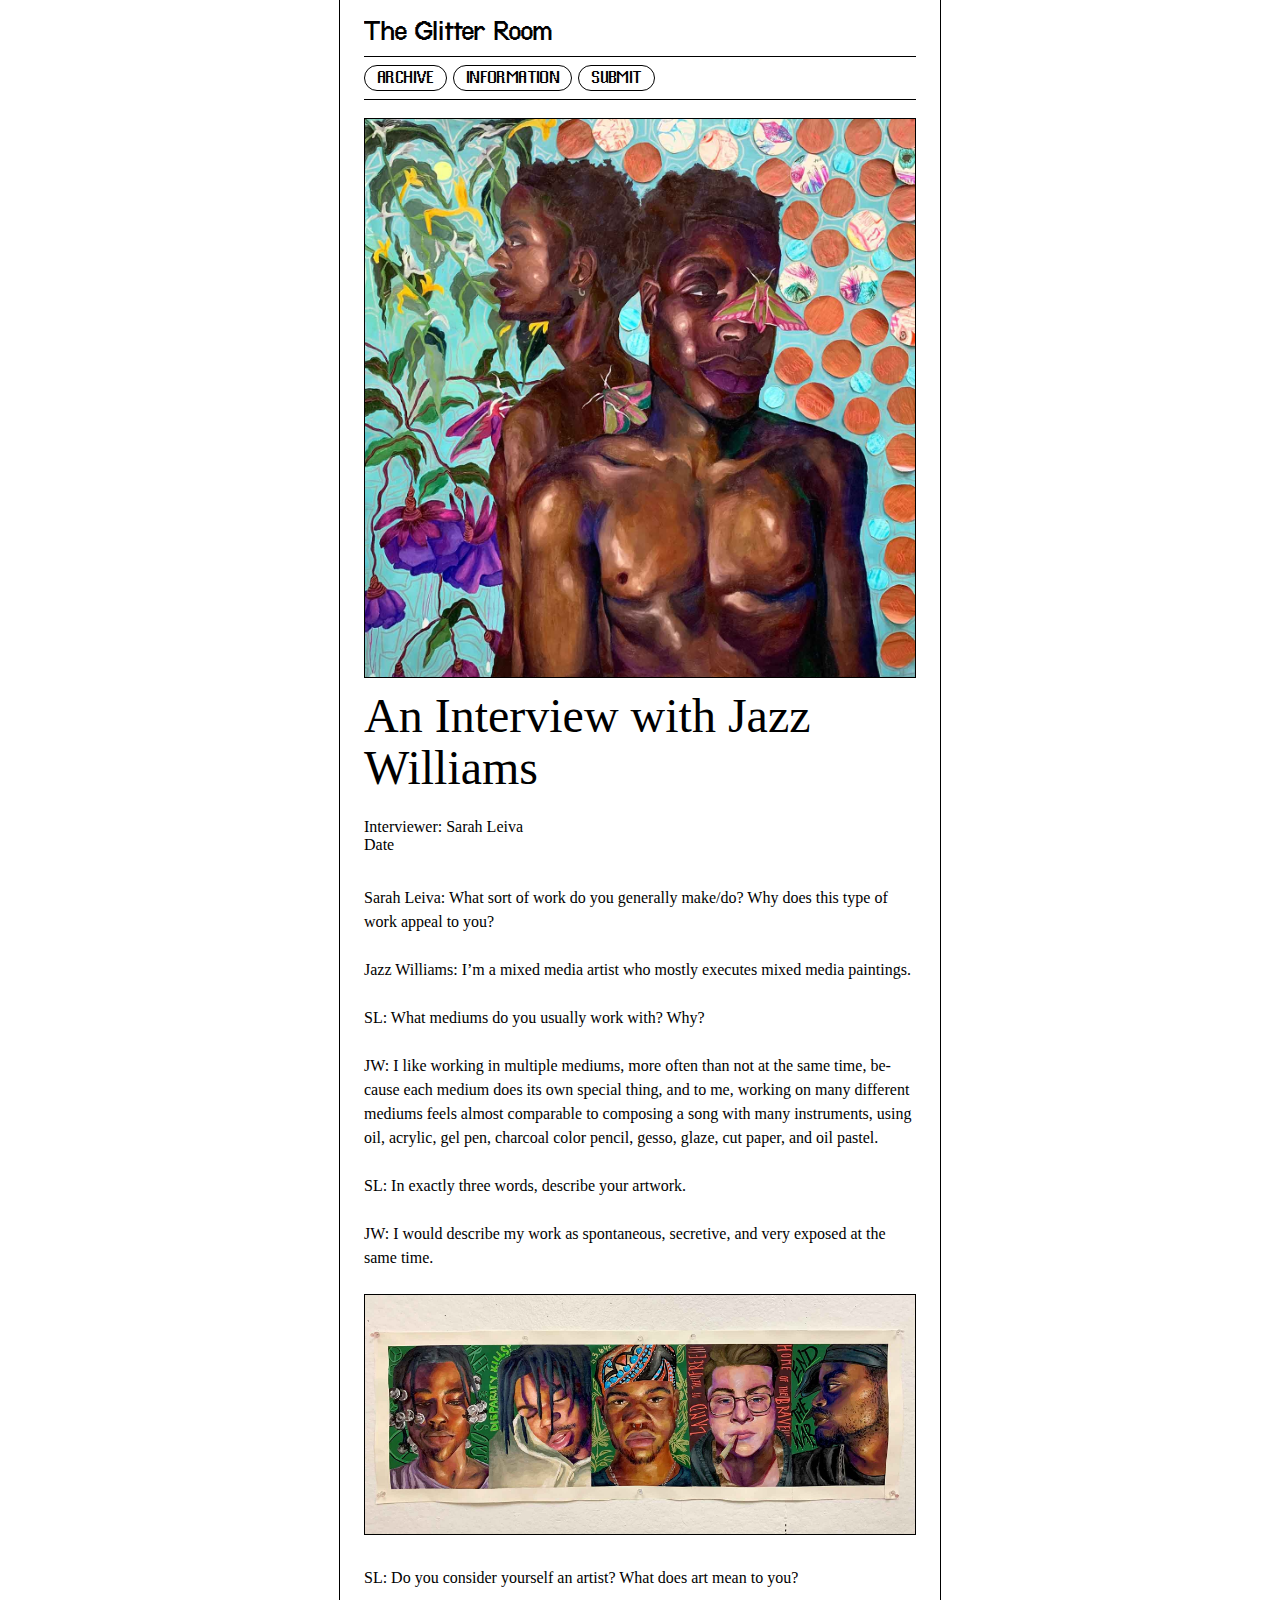
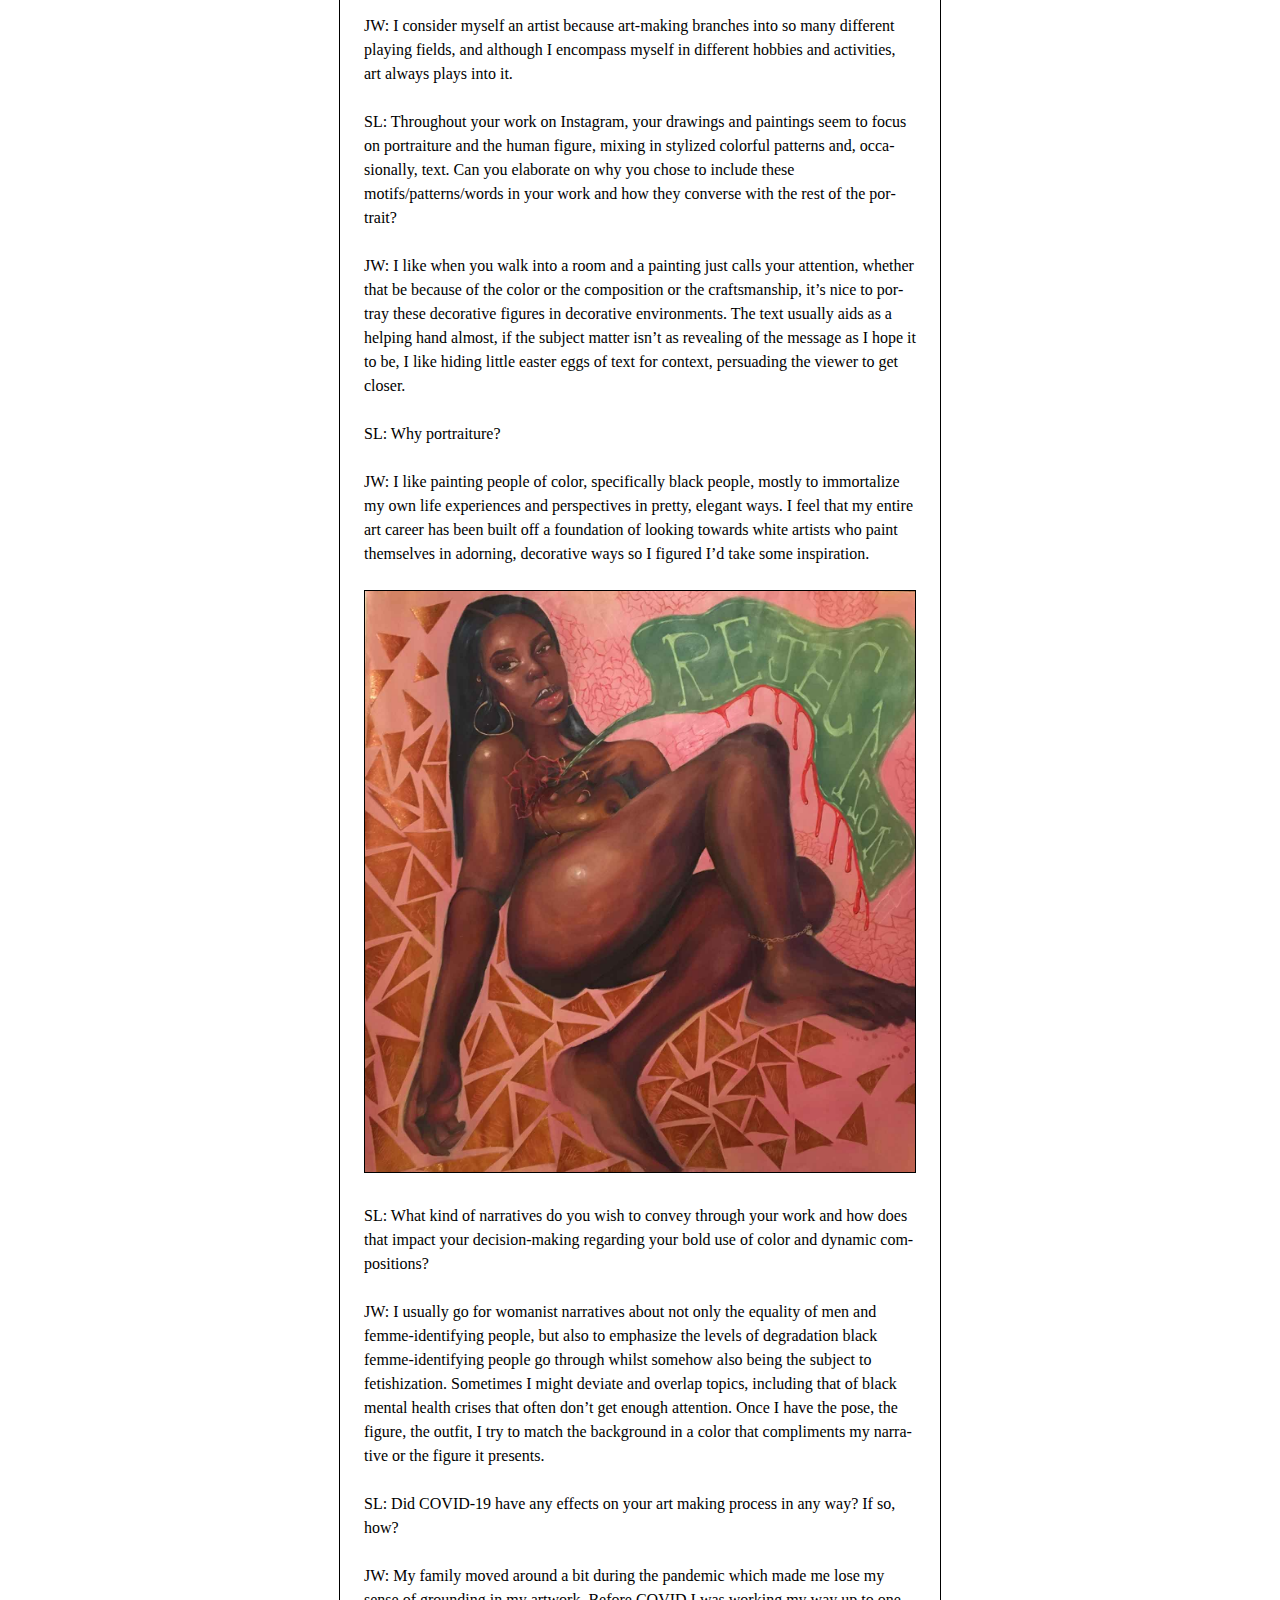
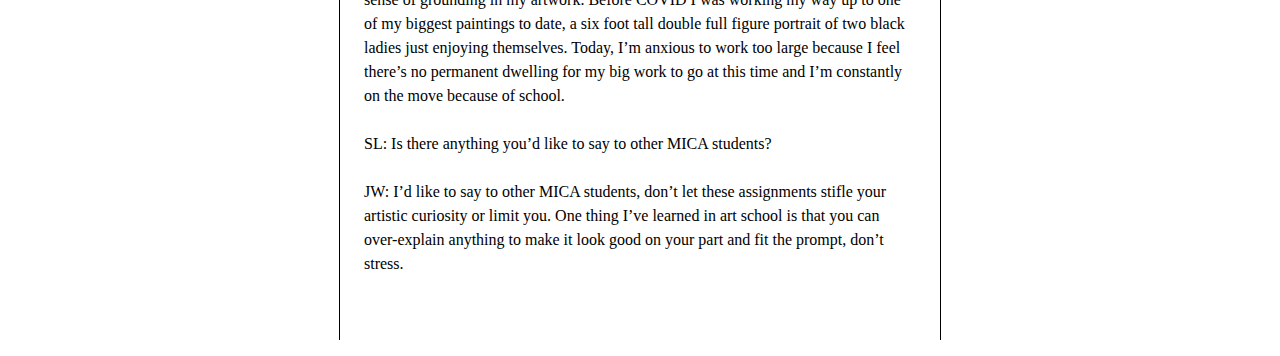
==== An Interview with Jazz Williams.html @ 7dba532c "Add files via upload" ====
<!DOCTYPE html>
<html lang="en" dir="ltr">
  <head>
    <meta name="viewport" content="width=device-width, initial-scale=1.0, maximum-scale=1.0, user-scalable=no">
    <title></title>
    <link rel="stylesheet" href="style.css">
  </head>
  <body>
    <center>
    <div class="websiteContainer">
      <div class="websiteBodyContainer">
        <div class="topHeaderBarContainer">
          <a class="logoLetterType" href="index.html">The Glitter Room</a>
        </div>
        <div class="topNavigationBarContainer">
              <a class="topNavigationTextButton" href="index.html">ARCHIVE</a>
              <a class="topNavigationTextButton" href="index.html">INFORMATION</a>
              <a class="topNavigationTextButton" href="index.html">SUBMIT</a>
        </div>



        <br><img src="An Interview with Jazz Williams/2.jpg" alt="" class="articleImage">
        <p class="articlePageTitle">An Interview with Jazz Williams</p>
        <p class="articlePageAuthor">Interviewer: Sarah Leiva <br> Date</p>
        <p class="articlePageBody">
          Sarah Leiva:     What sort of work do you generally make/do? Why does this type of work appeal to you?

<br><br>Jazz Williams: I’m a mixed media artist who mostly executes mixed media paintings.

<br><br>SL:     What mediums do you usually work with? Why?

<br><br>JW: I like working in multiple mediums, more often than not at the same time, because each medium does its own special thing, and to me, working on many different mediums feels almost comparable to composing a song with many instruments, using oil, acrylic, gel pen, charcoal color pencil, gesso, glaze, cut paper, and oil pastel.

<br><br>SL:     In exactly three words, describe your artwork.

<br><br>JW: I would describe my work as spontaneous, secretive, and very exposed at the same time.

<br><br><img src="An Interview with Jazz Williams/1.jpg" alt="" class="articleImage">

<br><br>SL:     Do you consider yourself an artist? What does art mean to you?

<br><br>JW: I consider myself an artist because art-making branches into so many different playing fields, and although I encompass myself in different hobbies and activities, art always plays into it.

<br><br>SL: Throughout your work on Instagram, your drawings and paintings seem to focus on portraiture and the human figure, mixing in stylized colorful patterns and, occasionally, text. Can you elaborate on why you chose to include these motifs/patterns/words in your work and how they converse with the rest of the portrait?

<br><br>JW: I like when you walk into a room and a painting just calls your attention, whether that be because of the color or the composition or the craftsmanship, it’s nice to portray these decorative figures in decorative environments. The text usually aids as a helping hand almost, if the subject matter isn’t as revealing of the message as I hope it to be, I like hiding little easter eggs of text for context, persuading the viewer to get closer.

<br><br>SL: Why portraiture?

<br><br>JW: I like painting people of color, specifically black people, mostly to immortalize my own life experiences and perspectives in pretty, elegant ways. I feel that my entire art career has been built off a foundation of looking towards white artists who paint themselves in adorning, decorative ways so I figured I’d take some inspiration.

<br><br><img src="An Interview with Jazz Williams/3.jpg" alt="" class="articleImage">

<br><br>SL: What kind of narratives do you wish to convey through your work and how does that impact your decision-making regarding your bold use of color and dynamic compositions?

<br><br> JW: I usually go for womanist narratives about not only the equality of men and femme-identifying people, but also to emphasize the levels of degradation black femme-identifying people go through whilst somehow also being the subject to fetishization. Sometimes I might deviate and overlap topics, including that of black mental health crises that often don’t get enough attention. Once I have the pose, the figure, the outfit, I try to match the background in a color that compliments my narrative or the figure it presents.

<br><br>SL:     Did COVID-19 have any effects on your art making process in any way? If so, how?

<br><br>JW: My family moved around a bit during the pandemic which made me lose my sense of grounding in my artwork. Before COVID I was working my way up to one of my biggest paintings to date, a six foot tall double full figure portrait of two black ladies just enjoying themselves. Today, I’m anxious to work too large because I feel there’s no permanent dwelling for my big work to go at this time and I’m constantly on the move because of school.

<br><br>SL:     Is there anything you’d like to say to other MICA students?

<br><br>JW: I’d like to say to other MICA students, don’t let these assignments stifle your artistic curiosity or limit you. One thing I’ve learned in art school is that you can over-explain anything to make it look good on your part and fit the prompt, don’t stress.
        </p>

    </div>


    </div>
  </body>
</html>
---- style.css ----
@font-face {
  src: url("fonts/terminal-grotesque.ttf");
  font-family: Terminal-Grotesque;
}

@font-face {
  src: url("fonts/Mister Pixel Regular.otf");
  font-family: MisterPixel;
}

@font-face {
  src: url("fonts/LiberationSerif-Regular");
  font-family: LiberationSerif-Regular;
}

body {
  margin: 0;
  padding: 0;
}

p {
  -webkit-hyphens: auto;
  -ms-hyphens: auto;
  hyphens: auto;
}

.topHeaderBarContainer {
  width: 100%;
  position: sticky;
  top: 0px;
  height: 56px;
  background-color: white;
  border-bottom: 1px solid black;
  z-index: 2;
}

.topNavigationBarContainer {
  width: 100%;
  position: sticky;
  top: 57px;
  height: auto;
  background-color: white;
  border-bottom: 1px solid black;
  z-index: 2;
}

.topIssueIndicator {
  width: 100%;
  position: sticky;
  top: 57px;
  height: 32px;
  background-color: white;
  border-bottom: 1px solid black;
  font-family: MisterPixel;
  z-index: 1;
}


.logoLetterType {
  display: block;
  position: static;
  font-family: Terminal-Grotesque;
  font-size: 30px;
  letter-spacing: -1px;
  padding-top: 16px;
  width: auto;
  cursor: pointer;
  color: black;
  text-decoration: none;

}


.topNavigationTextButton {
  margin-top: 8px;
  margin-bottom: 8px;
  margin-right: 2px;
  cursor: pointer;
  font-family: MisterPixel;
  font-size: 16px;
  letter-spacing: -0.6px;
  padding-left: 12px;
  padding-right: 12px;
  padding-top: 4px;
  padding-bottom: 4px;
  display: inline-block;
  color: black;
  border: 1px solid black;
  border-radius: 100px;
  text-decoration: none;
}

.topNavigationTextButton:hover {
  color: white;
  background-color: black;
}

.websiteContainer {
  width: 100%;
  max-width: 600px;
  text-align: left;
  border-left: 1px solid black;
  border-right: 1px solid black;
}

.websiteBodyContainer {
  padding-left: 24px;
  padding-right: 24px;
}

.contentPositioning {
  padding-bottom: 100px;
}

.contentContainer {
  padding-top: 20px;
  height: auto;
  display: block;
  border-bottom: 1px solid black;
}

.contentCoverImage {
  width: 100%;
  object-fit: cover;
  height: 364px;
  box-sizing: border-box;
    -moz-box-sizing: border-box;
    -webkit-box-sizing: border-box;
    border: 1px solid black;
}

.contentContainerTitle {
  font-family: LiberationSerif-Regular;
  font-size: 36px;
  letter-spacing: 0px;
  margin: 0;
  padding-top: 8px;
  line-height: 40px;
}

.contentContainerCreator {
  font-family: LiberationSerif-Regular;
  line-height: 24px;

}

.contentContainerDescription {
  font-family: LiberationSerif-Regular;
  padding-bottom: 20px;
  line-height: 24px;

}

.buttonsContainer {
  padding-bottom: 40px;
}

.buttonUnitContainer {
  border: 1px solid black;
  border-radius: 100px;
  padding-left:16px;
  padding-right:16px;
  padding-top: 8px;
  padding-bottom: 8px;
  text-decoration: none;
  font-size: 16px;
  font-family: MisterPixel;
  letter-spacing: -0.6px;
  color: black;
  text-align: left;
}

.buttonUnitContainer:hover {
  color: white;
  background-color: black;
}

.articlePageTitle {
  margin: 0;
  font-size: 48px;
  font-family: LiberationSerif-Regular;
  letter-spacing: 0px;
  padding-top: 8px;
  padding-bottom: 8px;
  line-height: 52px;
}

.articlePageAuthor {
  font-family: LiberationSerif-Regular;
  padding-bottom: 16px;
}

.articlePageBody {
  font-family: LiberationSerif-Regular;
  font-size: 16px;
  line-height: 24px;
  padding-bottom: 64px;
}

.articleImagePosition {
  padding-top: 0px;
}

.articleImage {
  width: 100%;
  box-sizing: border-box;
    -moz-box-sizing: border-box;
    -webkit-box-sizing: border-box;
    border: 1px solid black;
}

.articleImageAlt {
  width: 100%;
  object-fit: contain;
  height: 400px;
  background-color: black;
  padding-top: 16px;
  padding-bottom: 16px;
  box-sizing: border-box;
    -moz-box-sizing: border-box;
    -webkit-box-sizing: border-box;
    border: 1px solid black;

}

.informationHeader {
  font-family: MisterPixel;
  font-size: 36px;
}

.informationBody {
  font-size: 18px;
}


@media screen and (max-width: 600px) {
  .websiteContainer {
    border-left: 0px solid black;
    border-right: 0px solid black;
  }

  .contentContainer {
    border-left: 0px solid black;
    border-right: 0px solid black;
  }
}
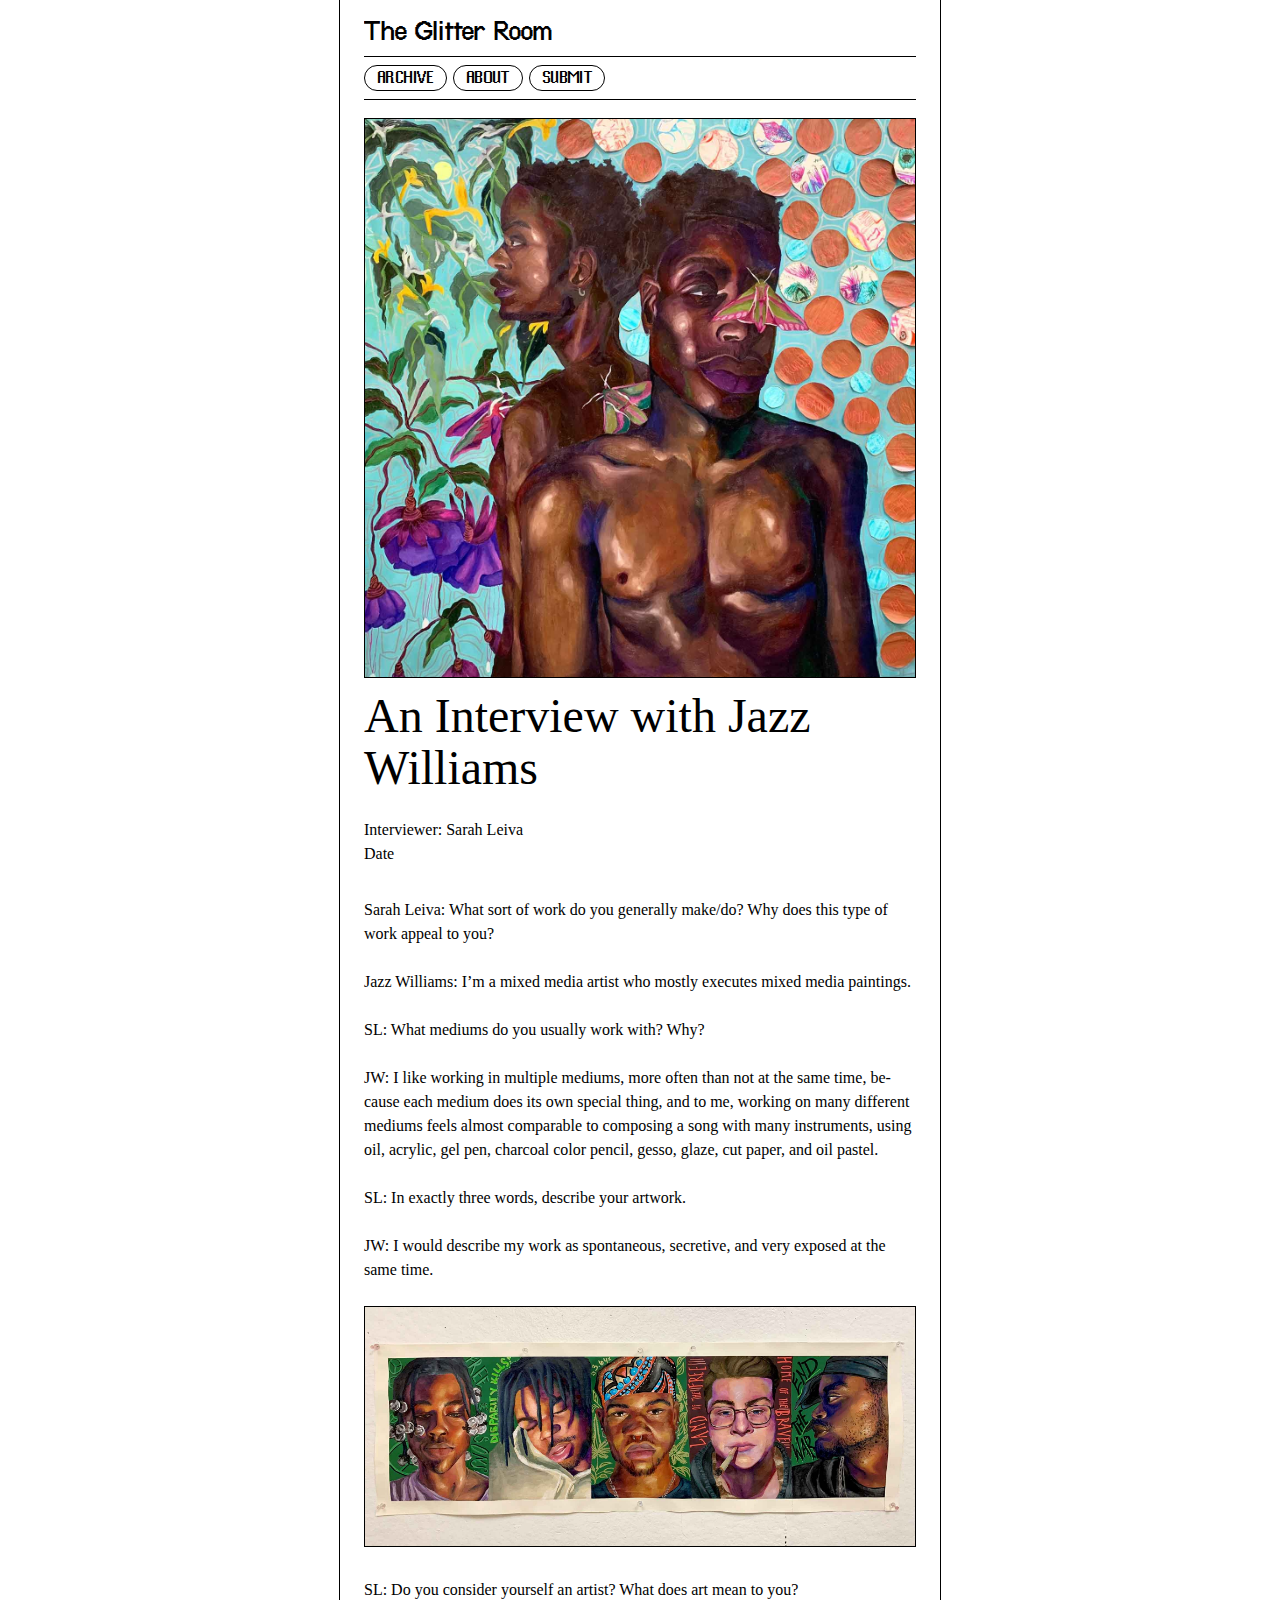
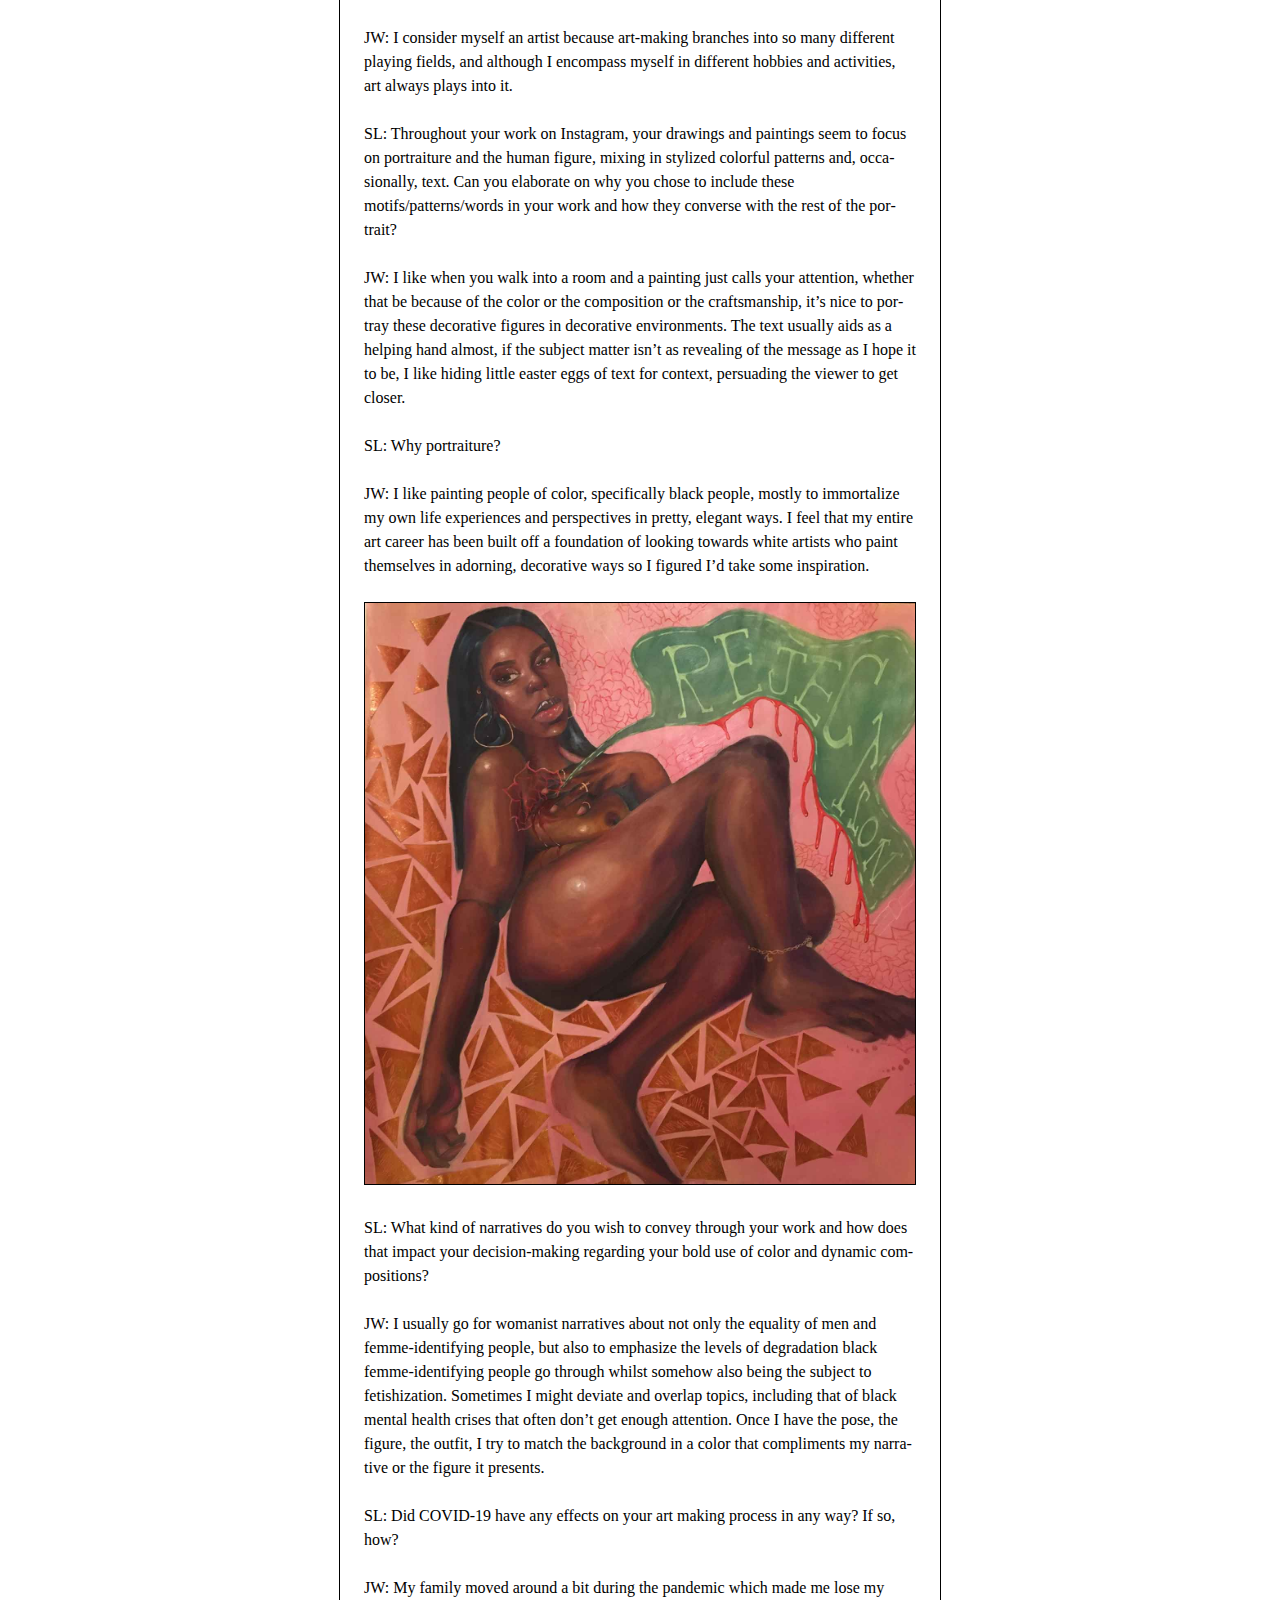
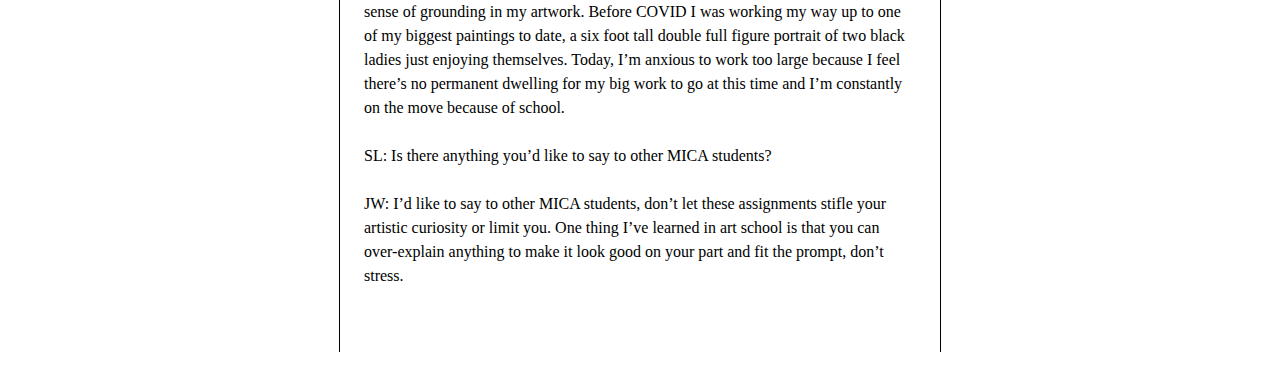
==== commit 1785a6dc: "Add files via upload" ====
--- a/An Interview with Jazz Williams.html
+++ b/An Interview with Jazz Williams.html
@@ -13,9 +13,9 @@
           <a class="logoLetterType" href="index.html">The Glitter Room</a>
         </div>
         <div class="topNavigationBarContainer">
-              <a class="topNavigationTextButton" href="index.html">ARCHIVE</a>
-              <a class="topNavigationTextButton" href="index.html">INFORMATION</a>
-              <a class="topNavigationTextButton" href="index.html">SUBMIT</a>
+              <a class="topNavigationTextButton" href="archive.html">ARCHIVE</a>
+              <a class="topNavigationTextButton" href="about.html">ABOUT</a>
+              <a class="topNavigationTextButton" href="comingSoon.html">SUBMIT</a>
         </div>
 
 
--- a/style.css
+++ b/style.css
@@ -188,6 +188,7 @@
 .articlePageAuthor {
   font-family: LiberationSerif-Regular;
   padding-bottom: 16px;
+  line-height: 24px;
 }
 
 .articlePageBody {
@@ -211,16 +212,8 @@
 
 .articleImageAlt {
   width: 100%;
+  height: 400px;
   object-fit: contain;
-  height: 400px;
-  background-color: black;
-  padding-top: 16px;
-  padding-bottom: 16px;
-  box-sizing: border-box;
-    -moz-box-sizing: border-box;
-    -webkit-box-sizing: border-box;
-    border: 1px solid black;
-
 }
 
 .informationHeader {
@@ -230,6 +223,71 @@
 
 .informationBody {
   font-size: 18px;
+}
+
+.teamMember {
+  font-family: MisterPixel;
+  font-size: 24px;
+}
+
+.teamMemberInfo {
+  font-family: LiberationSerif;
+  font-size: 16px;
+}
+
+.collapsibleContainer {
+  border: 1px solid black;
+  margin-bottom: 4px;
+}
+
+.collapsible {
+  background-color: white;
+  color: black;
+  cursor: pointer;
+  padding: 18px;
+  width: 100%;
+  border: none;
+  text-align: left;
+  font-size: 16px;
+  font-family: MisterPixel;
+}
+
+.collapsible:after {
+  content: '\002B';
+  color: black;
+  font-weight: bold;
+  float: right;
+  margin-left: 5px;
+}
+
+.active:after {
+  content: "\2212";
+}
+
+.content {
+  padding: 0 18px;
+  max-height: 0;
+  overflow: hidden;
+  transition: max-height 0.2s ease-out;
+  background-color: white;
+}
+
+.lastCollapsible {
+  border-bottom: 1px solid black;
+}
+
+.archiveLink {
+  display: block;
+  padding-top: 8px;
+  color: black;
+  font-family: LiberationSerif;
+  font-size: 16px;
+  text-decoration: none;
+  line-height: 24px;
+}
+
+.archiveLink:hover {
+  color: blue;
 }
 
 
